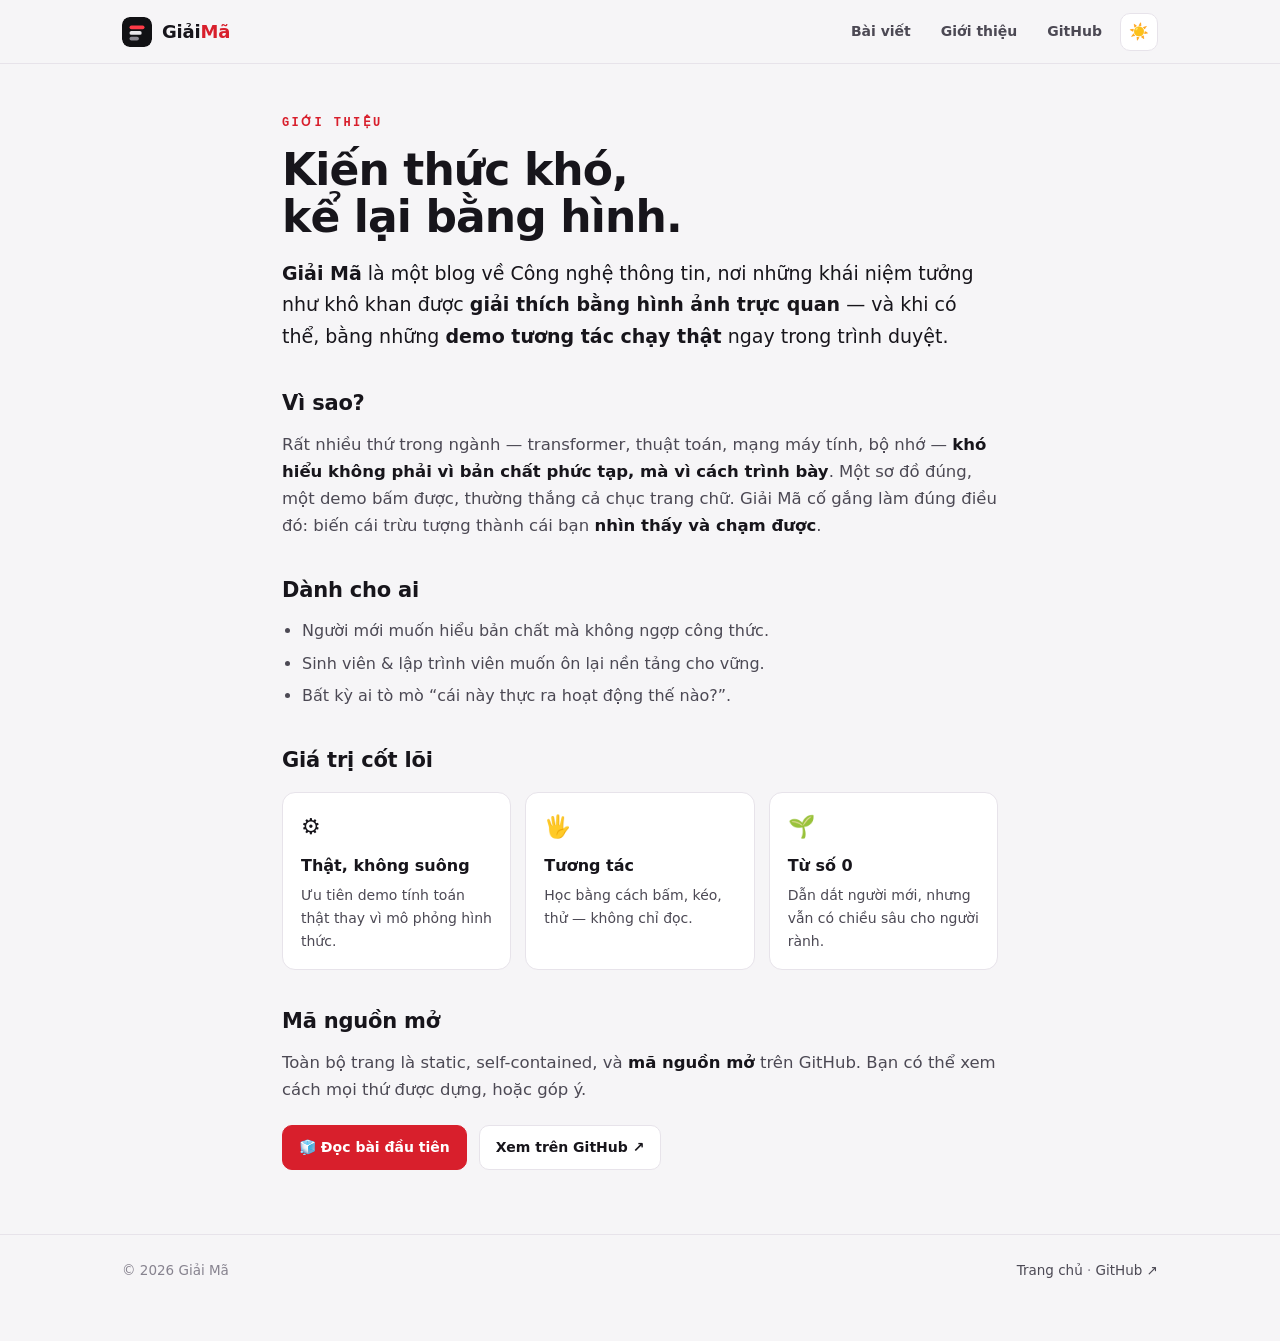
==== about.html @ bca8b3ab "Rebrand to "Giải Mã": red-black IT-knowledge blog - New brand + inline SVG logo (layered mark) + fav" ====
<!doctype html>
<html lang="vi">
<head>
<meta charset="utf-8">
<meta name="viewport" content="width=device-width, initial-scale=1">
<meta name="description" content="Giới thiệu về Giải Mã — blog kiến thức CNTT giải thích bằng hình ảnh trực quan.">
<meta name="color-scheme" content="dark light">
<title>Giới thiệu — Giải Mã</title>
<link rel="icon" href="data:image/svg+xml,%3Csvg xmlns='http://www.w3.org/2000/svg' viewBox='0 0 32 32'%3E%3Crect width='32' height='32' rx='8' fill='%23111114'/%3E%3Crect x='8' y='9' width='16' height='4' rx='2' fill='%23ff3b47'/%3E%3Crect x='8' y='15' width='13' height='4' rx='2' fill='%23e8e6ea'/%3E%3Crect x='8' y='21' width='10' height='4' rx='2' fill='%238a8790'/%3E%3C/svg%3E">
<script>try{var t=localStorage.getItem('giaima-theme');if(t)document.documentElement.dataset.theme=t;}catch(e){}</script>
<style>
  :root{color-scheme:dark;
    --bg:#0c0b0e;--surface:#161419;--surface-2:#201d24;
    --ink:#f4f2f6;--ink-2:#b4afba;--muted:#7e7a86;--line:#2a2730;
    --accent:#ff3b47;--accent-2:#d21f2c;--accent-ink:#fff;--accent-soft:#2a1418;
    --shadow:0 1px 2px rgba(0,0,0,.4),0 18px 50px -22px rgba(0,0,0,.8);
    --sans:system-ui,-apple-system,"Segoe UI",Roboto,Helvetica,Arial,sans-serif;
    --mono:ui-monospace,"Cascadia Code","JetBrains Mono","SF Mono",Menlo,Consolas,monospace;}
  @media (prefers-color-scheme:light){:root:not([data-theme="dark"]){color-scheme:light;
    --bg:#f6f5f7;--surface:#fff;--surface-2:#f1eff2;--ink:#17151b;--ink-2:#4c4954;--muted:#87838f;--line:#e7e3ea;
    --accent:#d81f2c;--accent-2:#ad1622;--accent-soft:#fdecee;--shadow:0 1px 2px rgba(16,16,20,.05),0 16px 44px -20px rgba(16,16,20,.22);}}
  :root[data-theme="light"]{color-scheme:light;
    --bg:#f6f5f7;--surface:#fff;--surface-2:#f1eff2;--ink:#17151b;--ink-2:#4c4954;--muted:#87838f;--line:#e7e3ea;
    --accent:#d81f2c;--accent-2:#ad1622;--accent-soft:#fdecee;--shadow:0 1px 2px rgba(16,16,20,.05),0 16px 44px -20px rgba(16,16,20,.22);}
  *{box-sizing:border-box}
  body{margin:0;background:var(--bg);color:var(--ink);font-family:var(--sans);line-height:1.65;-webkit-font-smoothing:antialiased}
  a{color:inherit}
  .wrap{max-width:760px;margin:0 auto;padding:0 22px}
  header.site{position:sticky;top:0;z-index:30;background:color-mix(in srgb,var(--bg) 84%,transparent);backdrop-filter:blur(10px) saturate(1.3);border-bottom:1px solid var(--line)}
  .site-in{max-width:1080px;margin:0 auto;padding:12px 22px;display:flex;align-items:center;gap:14px}
  .logo{display:flex;align-items:center;gap:10px;text-decoration:none}
  .logo svg{width:30px;height:30px;border-radius:8px}
  .logo .wm{font-weight:800;letter-spacing:-.01em;font-size:18px}.logo .wm b{color:var(--accent)}
  nav{margin-left:auto;display:flex;align-items:center;gap:6px}
  .nav-link{font-size:14px;font-weight:600;color:var(--ink-2);text-decoration:none;padding:8px 12px;border-radius:9px}
  .nav-link:hover{color:var(--ink);background:var(--surface-2)}
  @media(max-width:600px){.nav-link{display:none}}
  .iconbtn{width:38px;height:38px;display:grid;place-items:center;border:1px solid var(--line);background:var(--surface);color:var(--ink);border-radius:10px;cursor:pointer;font-size:16px}
  .iconbtn:hover{border-color:var(--accent)}
  .btn{font-size:14px;font-weight:650;text-decoration:none;cursor:pointer;border:1px solid var(--line);background:var(--surface);color:var(--ink);border-radius:10px;padding:10px 16px;display:inline-flex;gap:7px;align-items:center}
  .btn.primary{background:var(--accent);color:var(--accent-ink);border-color:var(--accent)}
  .btn:hover{border-color:var(--accent)}
  main{padding:50px 0 20px}
  .eyebrow{font-family:var(--mono);font-size:12px;letter-spacing:.2em;text-transform:uppercase;color:var(--accent);font-weight:700}
  h1{font-size:clamp(30px,5vw,44px);line-height:1.06;letter-spacing:-.02em;font-weight:850;margin:.3em 0 .4em;text-wrap:balance}
  h2{font-size:21px;font-weight:800;letter-spacing:-.01em;margin:34px 0 10px}
  p{font-size:16.5px;color:var(--ink-2);margin:0 0 15px}
  p b{color:var(--ink)}
  .lead{font-size:19px;color:var(--ink)}
  ul{color:var(--ink-2);font-size:16px;padding-left:20px;margin:0 0 15px}
  li{margin:6px 0}
  .vals{display:grid;grid-template-columns:repeat(auto-fit,minmax(200px,1fr));gap:14px;margin:14px 0 6px}
  .val{background:var(--surface);border:1px solid var(--line);border-radius:13px;padding:16px 18px}
  .val .k{font-size:22px}.val h3{margin:8px 0 4px;font-size:16px}.val p{margin:0;font-size:14px}
  .cta{display:flex;gap:12px;flex-wrap:wrap;margin-top:22px}
  footer{border-top:1px solid var(--line);margin-top:44px;padding:24px 0 60px;color:var(--muted);font-size:13.5px}
  footer .wrap{max-width:1080px;display:flex;justify-content:space-between;gap:14px;flex-wrap:wrap}
  footer a{color:var(--ink-2);text-decoration:none}footer a:hover{color:var(--accent)}
</style>
</head>
<body>
<header class="site"><div class="site-in">
  <a class="logo" href="index.html" aria-label="Giải Mã — trang chủ">
    <svg viewBox="0 0 32 32" aria-hidden="true"><rect width="32" height="32" rx="8" fill="#111114"/><rect x="8" y="9" width="16" height="4" rx="2" fill="#ff3b47"/><rect x="8" y="15" width="13" height="4" rx="2" fill="#e8e6ea"/><rect x="8" y="21" width="10" height="4" rx="2" fill="#8a8790"/></svg>
    <span class="wm">Giải<b>Mã</b></span>
  </a>
  <nav>
    <a class="nav-link" href="index.html#posts">Bài viết</a>
    <a class="nav-link" href="about.html">Giới thiệu</a>
    <a class="nav-link" href="https://github.com/quaqducc/transformer_visualize" target="_blank" rel="noopener">GitHub</a>
    <button class="iconbtn" id="themeBtn" title="Đổi giao diện sáng/tối" aria-label="Đổi giao diện">🌙</button>
  </nav>
</div></header>

<main><div class="wrap">
  <div class="eyebrow">Giới thiệu</div>
  <h1>Kiến thức khó, kể lại bằng hình.</h1>
  <p class="lead"><b>Giải Mã</b> là một blog về Công nghệ thông tin, nơi những khái niệm tưởng như khô khan được <b>giải thích bằng hình ảnh trực quan</b> — và khi có thể, bằng những <b>demo tương tác chạy thật</b> ngay trong trình duyệt.</p>

  <h2>Vì sao?</h2>
  <p>Rất nhiều thứ trong ngành — transformer, thuật toán, mạng máy tính, bộ nhớ — <b>khó hiểu không phải vì bản chất phức tạp, mà vì cách trình bày</b>. Một sơ đồ đúng, một demo bấm được, thường thắng cả chục trang chữ. Giải Mã cố gắng làm đúng điều đó: biến cái trừu tượng thành cái bạn <b>nhìn thấy và chạm được</b>.</p>

  <h2>Dành cho ai</h2>
  <ul>
    <li>Người mới muốn hiểu bản chất mà không ngợp công thức.</li>
    <li>Sinh viên &amp; lập trình viên muốn ôn lại nền tảng cho vững.</li>
    <li>Bất kỳ ai tò mò “cái này thực ra hoạt động thế nào?”.</li>
  </ul>

  <h2>Giá trị cốt lõi</h2>
  <div class="vals">
    <div class="val"><div class="k">⚙️</div><h3>Thật, không suông</h3><p>Ưu tiên demo tính toán thật thay vì mô phỏng hình thức.</p></div>
    <div class="val"><div class="k">🖐️</div><h3>Tương tác</h3><p>Học bằng cách bấm, kéo, thử — không chỉ đọc.</p></div>
    <div class="val"><div class="k">🌱</div><h3>Từ số 0</h3><p>Dẫn dắt người mới, nhưng vẫn có chiều sâu cho người rành.</p></div>
  </div>

  <h2>Mã nguồn mở</h2>
  <p>Toàn bộ trang là static, self-contained, và <b>mã nguồn mở</b> trên GitHub. Bạn có thể xem cách mọi thứ được dựng, hoặc góp ý.</p>

  <div class="cta">
    <a class="btn primary" href="posts/transformer.html">🧊 Đọc bài đầu tiên</a>
    <a class="btn" href="https://github.com/quaqducc/transformer_visualize" target="_blank" rel="noopener">Xem trên GitHub ↗</a>
  </div>
</div></main>

<footer><div class="wrap">
  <span>© <span id="yr"></span> Giải Mã</span>
  <span><a href="index.html">Trang chủ</a> · <a href="https://github.com/quaqducc/transformer_visualize" target="_blank" rel="noopener">GitHub ↗</a></span>
</div></footer>
<script>
  document.getElementById('yr').textContent=new Date().getFullYear();
  const html=document.documentElement, tb=document.getElementById('themeBtn');
  const eff=()=>html.dataset.theme||(matchMedia('(prefers-color-scheme: light)').matches?'light':'dark');
  const paint=()=>tb.textContent=eff()==='dark'?'🌙':'☀️';
  tb.onclick=()=>{const n=eff()==='dark'?'light':'dark';html.dataset.theme=n;try{localStorage.setItem('giaima-theme',n);}catch(e){}paint();};
  matchMedia('(prefers-color-scheme: light)').addEventListener('change',paint);paint();
</script>
</body>
</html>
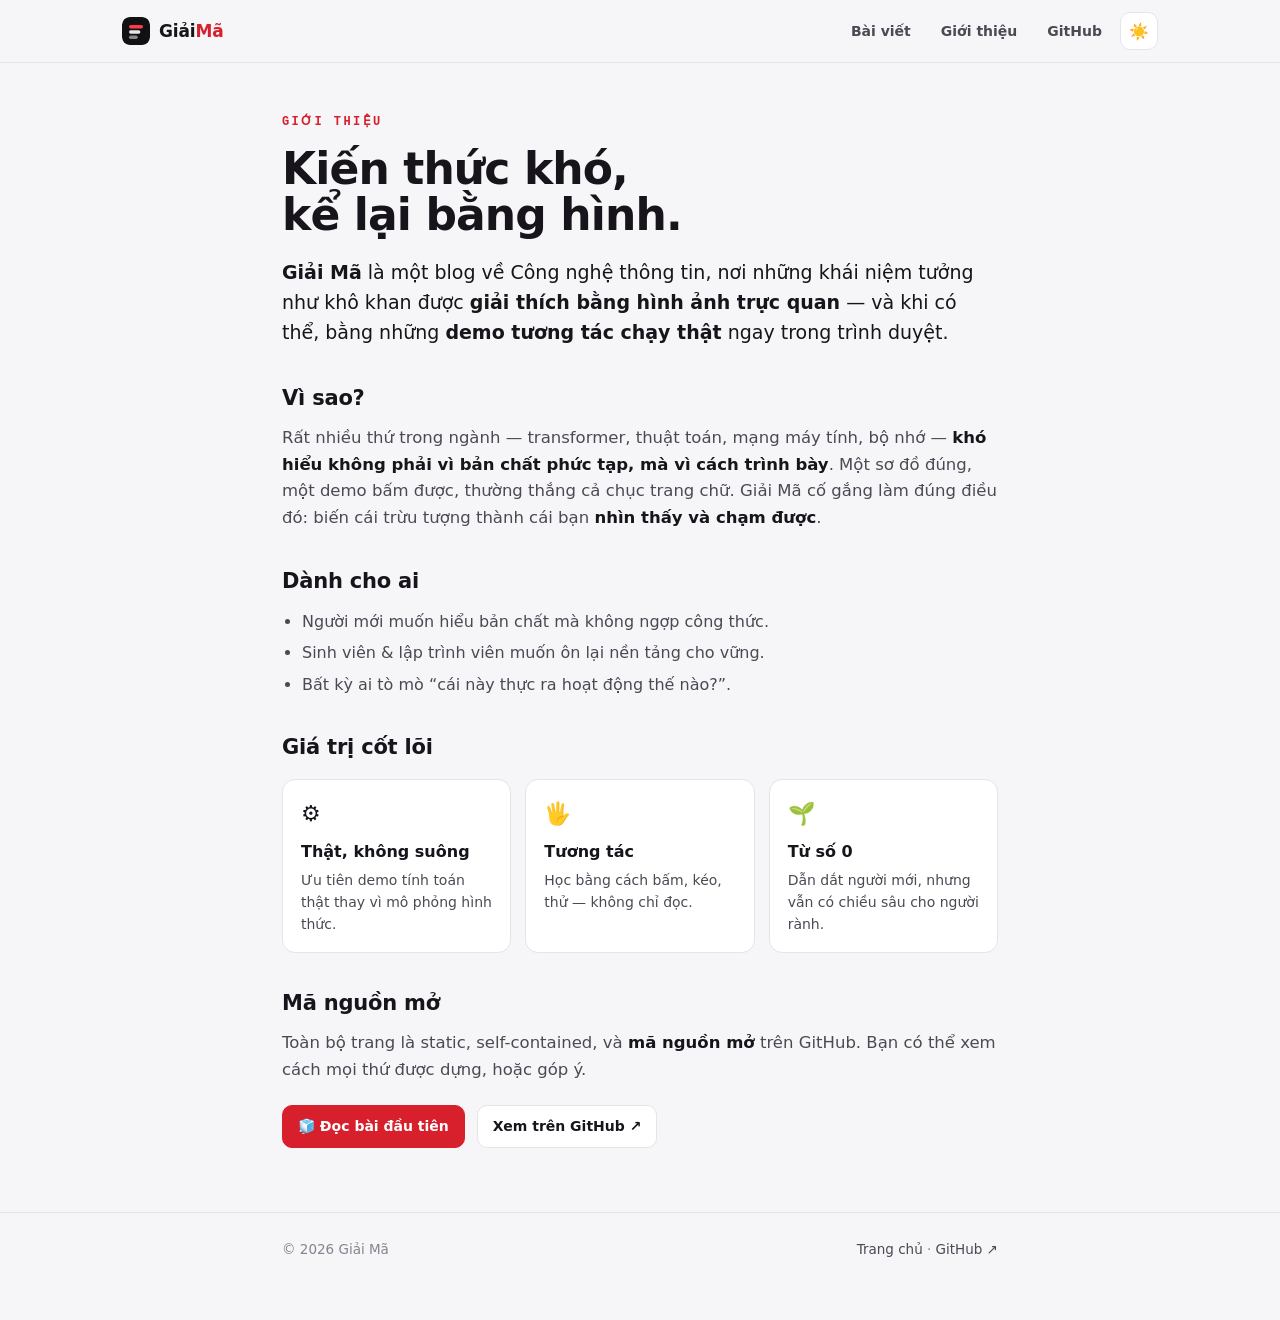
==== commit 6abc2e99: "Extract shared style.css (tokens + chrome) New style.css holds the red-black design tokens (both the" ====
--- a/about.html
+++ b/about.html
@@ -8,38 +8,9 @@
 <title>Giới thiệu — Giải Mã</title>
 <link rel="icon" href="data:image/svg+xml,%3Csvg xmlns='http://www.w3.org/2000/svg' viewBox='0 0 32 32'%3E%3Crect width='32' height='32' rx='8' fill='%23111114'/%3E%3Crect x='8' y='9' width='16' height='4' rx='2' fill='%23ff3b47'/%3E%3Crect x='8' y='15' width='13' height='4' rx='2' fill='%23e8e6ea'/%3E%3Crect x='8' y='21' width='10' height='4' rx='2' fill='%238a8790'/%3E%3C/svg%3E">
 <script>try{var t=localStorage.getItem('giaima-theme');if(t)document.documentElement.dataset.theme=t;}catch(e){}</script>
+<link rel="stylesheet" href="style.css">
 <style>
-  :root{color-scheme:dark;
-    --bg:#0c0b0e;--surface:#161419;--surface-2:#201d24;
-    --ink:#f4f2f6;--ink-2:#b4afba;--muted:#7e7a86;--line:#2a2730;
-    --accent:#ff3b47;--accent-2:#d21f2c;--accent-ink:#fff;--accent-soft:#2a1418;
-    --shadow:0 1px 2px rgba(0,0,0,.4),0 18px 50px -22px rgba(0,0,0,.8);
-    --sans:system-ui,-apple-system,"Segoe UI",Roboto,Helvetica,Arial,sans-serif;
-    --mono:ui-monospace,"Cascadia Code","JetBrains Mono","SF Mono",Menlo,Consolas,monospace;}
-  @media (prefers-color-scheme:light){:root:not([data-theme="dark"]){color-scheme:light;
-    --bg:#f6f5f7;--surface:#fff;--surface-2:#f1eff2;--ink:#17151b;--ink-2:#4c4954;--muted:#87838f;--line:#e7e3ea;
-    --accent:#d81f2c;--accent-2:#ad1622;--accent-soft:#fdecee;--shadow:0 1px 2px rgba(16,16,20,.05),0 16px 44px -20px rgba(16,16,20,.22);}}
-  :root[data-theme="light"]{color-scheme:light;
-    --bg:#f6f5f7;--surface:#fff;--surface-2:#f1eff2;--ink:#17151b;--ink-2:#4c4954;--muted:#87838f;--line:#e7e3ea;
-    --accent:#d81f2c;--accent-2:#ad1622;--accent-soft:#fdecee;--shadow:0 1px 2px rgba(16,16,20,.05),0 16px 44px -20px rgba(16,16,20,.22);}
-  *{box-sizing:border-box}
-  body{margin:0;background:var(--bg);color:var(--ink);font-family:var(--sans);line-height:1.65;-webkit-font-smoothing:antialiased}
-  a{color:inherit}
-  .wrap{max-width:760px;margin:0 auto;padding:0 22px}
-  header.site{position:sticky;top:0;z-index:30;background:color-mix(in srgb,var(--bg) 84%,transparent);backdrop-filter:blur(10px) saturate(1.3);border-bottom:1px solid var(--line)}
-  .site-in{max-width:1080px;margin:0 auto;padding:12px 22px;display:flex;align-items:center;gap:14px}
-  .logo{display:flex;align-items:center;gap:10px;text-decoration:none}
-  .logo svg{width:30px;height:30px;border-radius:8px}
-  .logo .wm{font-weight:800;letter-spacing:-.01em;font-size:18px}.logo .wm b{color:var(--accent)}
-  nav{margin-left:auto;display:flex;align-items:center;gap:6px}
-  .nav-link{font-size:14px;font-weight:600;color:var(--ink-2);text-decoration:none;padding:8px 12px;border-radius:9px}
-  .nav-link:hover{color:var(--ink);background:var(--surface-2)}
-  @media(max-width:600px){.nav-link{display:none}}
-  .iconbtn{width:38px;height:38px;display:grid;place-items:center;border:1px solid var(--line);background:var(--surface);color:var(--ink);border-radius:10px;cursor:pointer;font-size:16px}
-  .iconbtn:hover{border-color:var(--accent)}
-  .btn{font-size:14px;font-weight:650;text-decoration:none;cursor:pointer;border:1px solid var(--line);background:var(--surface);color:var(--ink);border-radius:10px;padding:10px 16px;display:inline-flex;gap:7px;align-items:center}
-  .btn.primary{background:var(--accent);color:var(--accent-ink);border-color:var(--accent)}
-  .btn:hover{border-color:var(--accent)}
+  .wrap{max-width:760px}
   main{padding:50px 0 20px}
   .eyebrow{font-family:var(--mono);font-size:12px;letter-spacing:.2em;text-transform:uppercase;color:var(--accent);font-weight:700}
   h1{font-size:clamp(30px,5vw,44px);line-height:1.06;letter-spacing:-.02em;font-weight:850;margin:.3em 0 .4em;text-wrap:balance}
@@ -53,9 +24,7 @@
   .val{background:var(--surface);border:1px solid var(--line);border-radius:13px;padding:16px 18px}
   .val .k{font-size:22px}.val h3{margin:8px 0 4px;font-size:16px}.val p{margin:0;font-size:14px}
   .cta{display:flex;gap:12px;flex-wrap:wrap;margin-top:22px}
-  footer{border-top:1px solid var(--line);margin-top:44px;padding:24px 0 60px;color:var(--muted);font-size:13.5px}
-  footer .wrap{max-width:1080px;display:flex;justify-content:space-between;gap:14px;flex-wrap:wrap}
-  footer a{color:var(--ink-2);text-decoration:none}footer a:hover{color:var(--accent)}
+  footer{margin-top:44px}
 </style>
 </head>
 <body>
--- a/style.css
+++ b/style.css
@@ -0,0 +1,65 @@
+/* Giải Mã — khung dùng chung: design tokens (đỏ–đen) + base + header/footer/nút.
+   Trang riêng chỉ cần link file này rồi thêm CSS đặc thù của mình. */
+
+:root{ /* ĐỎ–ĐEN (mặc định, dark-first) */
+  color-scheme:dark;
+  --bg:#0c0b0e;--surface:#161419;--surface-2:#201d24;--raise:#26222b;
+  --ink:#f4f2f6;--ink-2:#b4afba;--muted:#7e7a86;
+  --line:#2a2730;--line-2:#211e26;
+  --accent:#ff3b47;--accent-2:#d21f2c;--accent-ink:#ffffff;--accent-soft:#2a1418;
+  --good:#2fce6a;--gold:#f5a623;
+  --shadow:0 1px 2px rgba(0,0,0,.4),0 18px 50px -22px rgba(0,0,0,.8);
+  --sans:system-ui,-apple-system,"Segoe UI",Roboto,Helvetica,Arial,sans-serif;
+  --mono:ui-monospace,"Cascadia Code","JetBrains Mono","SF Mono",Menlo,Consolas,monospace;
+}
+@media (prefers-color-scheme:light){:root:not([data-theme="dark"]){
+  color-scheme:light;
+  --bg:#f6f5f7;--surface:#ffffff;--surface-2:#f1eff2;--raise:#ffffff;
+  --ink:#17151b;--ink-2:#4c4954;--muted:#87838f;--line:#e7e3ea;--line-2:#efecf1;
+  --accent:#d81f2c;--accent-2:#ad1622;--accent-ink:#ffffff;--accent-soft:#fdecee;
+  --shadow:0 1px 2px rgba(16,16,20,.05),0 16px 44px -20px rgba(16,16,20,.22);
+}}
+:root[data-theme="light"]{
+  color-scheme:light;
+  --bg:#f6f5f7;--surface:#ffffff;--surface-2:#f1eff2;--raise:#ffffff;
+  --ink:#17151b;--ink-2:#4c4954;--muted:#87838f;--line:#e7e3ea;--line-2:#efecf1;
+  --accent:#d81f2c;--accent-2:#ad1622;--accent-ink:#ffffff;--accent-soft:#fdecee;
+  --shadow:0 1px 2px rgba(16,16,20,.05),0 16px 44px -20px rgba(16,16,20,.22);
+}
+
+*{box-sizing:border-box}
+html{scroll-behavior:smooth}
+body{margin:0;background:var(--bg);color:var(--ink);font-family:var(--sans);line-height:1.6;-webkit-font-smoothing:antialiased}
+a{color:inherit}
+.wrap{max-width:1080px;margin:0 auto;padding:0 22px}
+
+/* ---- header ---- */
+header.site{position:sticky;top:0;z-index:30;background:color-mix(in srgb,var(--bg) 84%,transparent);backdrop-filter:blur(10px) saturate(1.3);border-bottom:1px solid var(--line)}
+.site-in{max-width:1080px;margin:0 auto;padding:12px 22px;display:flex;align-items:center;gap:13px}
+.logo{display:flex;align-items:center;gap:9px;text-decoration:none}
+.logo svg{width:28px;height:28px;flex:0 0 auto;border-radius:8px}
+.logo .wm{font-weight:800;letter-spacing:-.01em;font-size:17px}
+.logo .wm b{color:var(--accent)}
+.homelink{font-family:var(--mono);font-size:12.5px;font-weight:600;color:var(--ink-2);text-decoration:none;border:1px solid var(--line);border-radius:9px;padding:7px 11px;white-space:nowrap}
+.homelink:hover{border-color:var(--accent);color:var(--ink)}
+nav{margin-left:auto;display:flex;align-items:center;gap:6px}
+.nav-link{font-size:14px;font-weight:600;color:var(--ink-2);text-decoration:none;padding:8px 12px;border-radius:9px}
+.nav-link:hover{color:var(--ink);background:var(--surface-2)}
+@media(max-width:600px){.nav-link{display:none}}
+.iconbtn{width:38px;height:38px;display:grid;place-items:center;border:1px solid var(--line);background:var(--surface);color:var(--ink);border-radius:10px;cursor:pointer;font-size:16px}
+.iconbtn:hover{border-color:var(--accent)}
+
+/* ---- nút chung ---- */
+.btn{font-family:var(--sans);font-size:14px;font-weight:650;text-decoration:none;cursor:pointer;border:1px solid var(--line);background:var(--surface);color:var(--ink);border-radius:10px;padding:9px 15px;display:inline-flex;align-items:center;gap:7px;transition:transform .12s,border-color .2s,background .2s}
+.btn:hover{border-color:var(--accent);transform:translateY(-1px)}
+.btn.primary{background:var(--accent);color:var(--accent-ink);border-color:var(--accent)}
+.btn.primary:hover{background:var(--accent-2)}
+.btn.ghost{background:transparent}
+
+/* ---- footer ---- */
+footer{border-top:1px solid var(--line);margin-top:34px;padding:26px 0 60px;color:var(--muted);font-size:13.5px}
+footer .wrap{display:flex;justify-content:space-between;gap:14px;flex-wrap:wrap;align-items:center}
+footer a{color:var(--ink-2);text-decoration:none}
+footer a:hover{color:var(--accent)}
+
+@media (prefers-reduced-motion:reduce){*{animation:none!important}}
